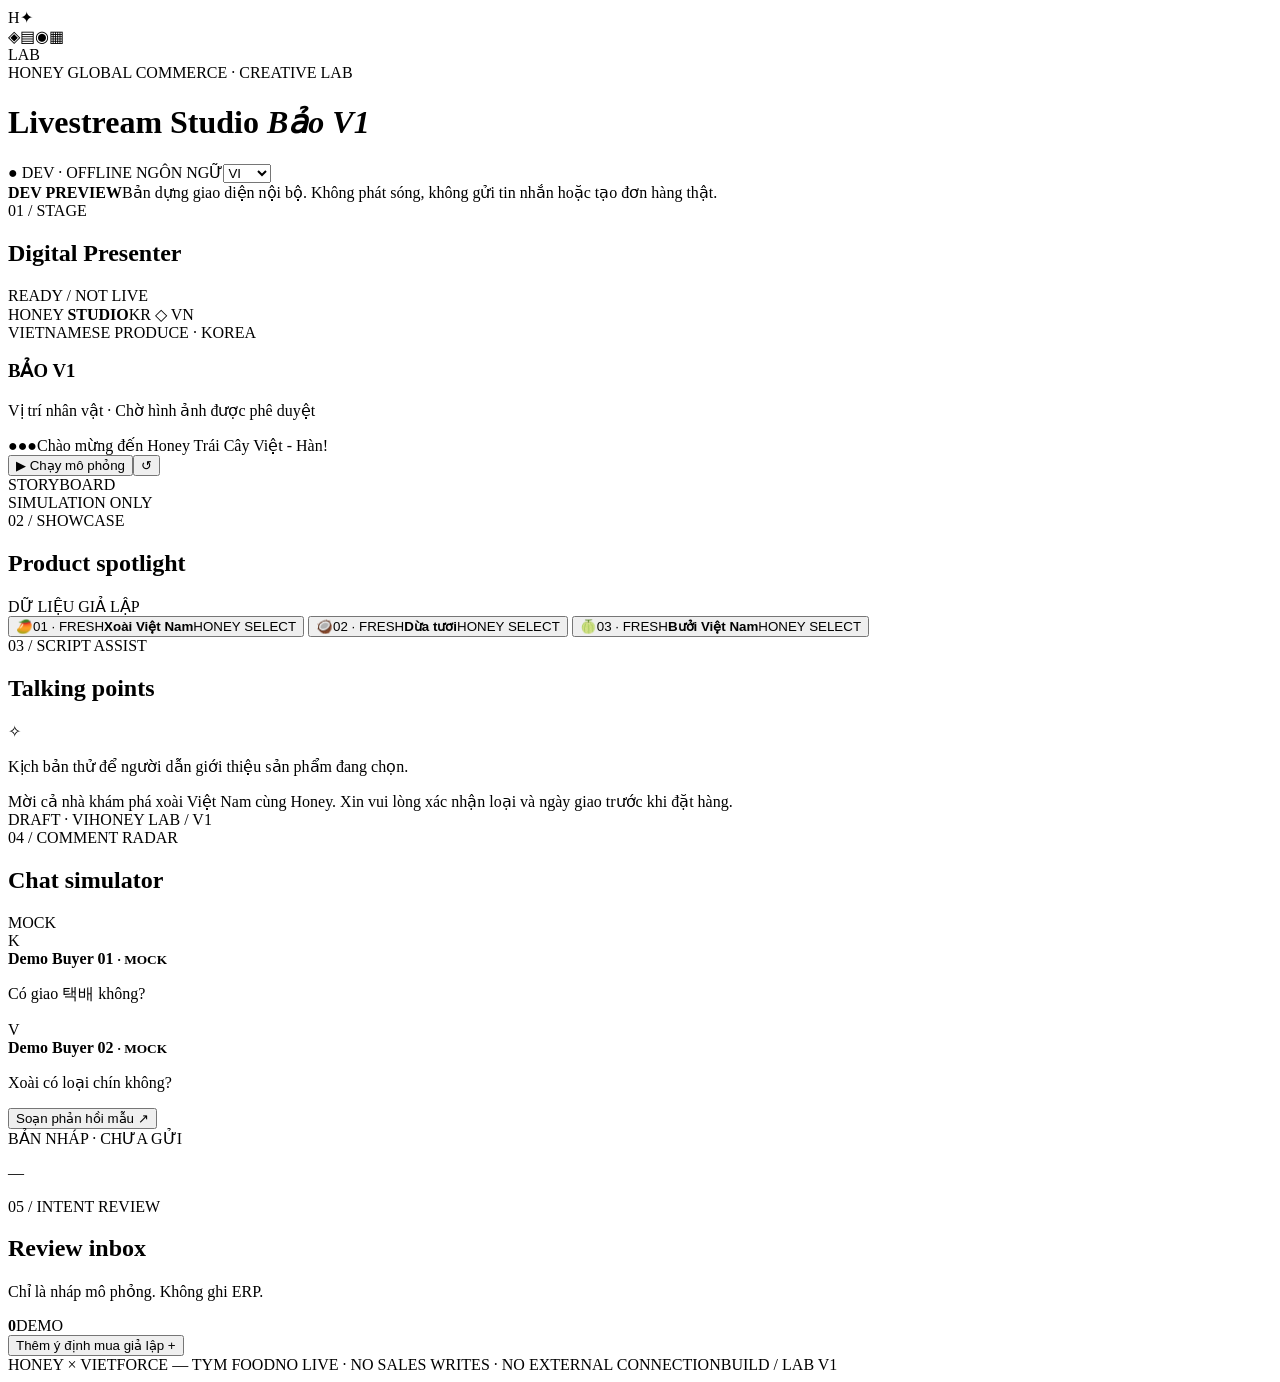
==== studio_bao_v1/index.html @ 1f7bd8d6 "Studio Bảo V1: add offline premium cockpit preview shell" ====
<!doctype html>
<html lang="vi">
<head>
  <meta charset="utf-8">
  <meta name="viewport" content="width=device-width, initial-scale=1">
  <meta name="theme-color" content="#07121e">
  <title>Honey Studio — Bảo V1 / DEV Preview</title>
  <meta name="description" content="Offline DEV-only livestream studio cockpit. No customer data, outbound messages, broadcasts or orders.">
  <link rel="stylesheet" href="./style.css">
</head>
<body>
  <div class="app-shell">
    <aside class="rail" aria-label="Honey Studio">
      <div class="rail-logo" aria-label="Honey">H<span>✦</span></div>
      <div class="rail-icons" aria-hidden="true"><span class="rail-active">◈</span><span>▤</span><span>◉</span><span>▦</span></div>
      <div class="rail-foot" aria-hidden="true">LAB</div>
    </aside>
    <main class="main">
      <header class="topbar">
        <div class="brand"><div class="eyebrow">HONEY GLOBAL COMMERCE · CREATIVE LAB</div><h1 id="title">Livestream Studio <em>Bảo V1</em></h1></div>
        <div class="top-actions">
          <span class="label-pill" id="offline-pill">● DEV · OFFLINE</span>
          <label class="lang-control"><span id="lang-caption">NGÔN NGỮ</span><select id="lang" aria-label="Choose language"><option value="vi">VI</option><option value="ko">KO</option><option value="en">EN</option><option value="zh">中文</option></select></label>
        </div>
      </header>
      <div class="notice" role="status"><strong>DEV PREVIEW</strong><span id="notice-copy">Bản dựng giao diện nội bộ. Không phát sóng, không gửi tin nhắn hoặc tạo đơn hàng thật.</span></div>
      <section class="workspace" aria-label="Livestream workspace">
        <div class="left-stack">
          <section class="stage-panel" aria-labelledby="stage-heading">
            <div class="panel-head"><div><span class="section-index">01 / STAGE</span><h2 id="stage-heading">Digital Presenter</h2></div><span class="soft-pill" id="stage-status">READY / NOT LIVE</span></div>
            <div class="stage-canvas">
              <div class="stage-orb orb-one"></div><div class="stage-orb orb-two"></div><div class="scene-grid"></div>
              <div class="scene-head"><span>HONEY <b>STUDIO</b></span><span>KR ◇ VN</span></div>
              <div class="avatar" role="img" aria-label="Approved Bảo visual not connected; conceptual silhouette only"><div class="avatar-halo"></div><div class="avatar-head"></div><div class="avatar-neck"></div><div class="avatar-jacket"></div></div>
              <div class="scene-copy"><span id="scene-kicker">VIETNAMESE PRODUCE · KOREA</span><h3>BẢO <span>V1</span></h3><p id="avatar-disclaimer">Vị trí nhân vật · Chờ hình ảnh được phê duyệt</p></div>
              <div class="caption-overlay" aria-live="polite"><span class="wave-dots">●●●</span><span id="subtitle">Chào mừng đến Honey Trái Cây Việt - Hàn!</span></div>
              <div class="scene-corner left"></div><div class="scene-corner right"></div>
            </div>
            <div class="player-controls">
              <div class="transport"><button type="button" id="play-btn" class="primary-btn">▶ <span id="play-copy">Chạy mô phỏng</span></button><button type="button" id="reset-btn" class="secondary-btn" aria-label="Reset demo">↺</button><div><span class="muted tiny" id="timeline-caption">STORYBOARD</span><div class="timeline"><div id="progress"></div></div></div></div>
              <span class="transport-note" id="transport-note">SIMULATION ONLY</span>
            </div>
          </section>
          <section class="products-panel" aria-labelledby="products-heading">
            <div class="panel-head"><div><span class="section-index">02 / SHOWCASE</span><h2 id="products-heading">Product spotlight</h2></div><span class="muted tiny" id="product-note">DỮ LIỆU GIẢ LẬP</span></div>
            <div class="product-grid" id="products">
              <button type="button" class="product active" data-product="mango" aria-pressed="true"><span class="product-emoji">🥭</span><span class="product-kind">01 · FRESH</span><strong id="p-mango">Xoài Việt Nam</strong><span class="product-tag">HONEY SELECT</span></button>
              <button type="button" class="product" data-product="coconut" aria-pressed="false"><span class="product-emoji">🥥</span><span class="product-kind">02 · FRESH</span><strong id="p-coconut">Dừa tươi</strong><span class="product-tag">HONEY SELECT</span></button>
              <button type="button" class="product" data-product="pomelo" aria-pressed="false"><span class="product-emoji">🍈</span><span class="product-kind">03 · FRESH</span><strong id="p-pomelo">Bưởi Việt Nam</strong><span class="product-tag">HONEY SELECT</span></button>
            </div>
          </section>
        </div>
        <aside class="right-stack">
          <section class="script-panel" aria-labelledby="script-heading">
            <div class="panel-head"><div><span class="section-index">03 / SCRIPT ASSIST</span><h2 id="script-heading">Talking points</h2></div><span class="round-symbol">✧</span></div>
            <p class="muted small" id="script-help">Kịch bản thử để người dẫn giới thiệu sản phẩm đang chọn.</p>
            <div class="script-text" id="script-content">Mời cả nhà khám phá xoài Việt Nam cùng Honey. Xin vui lòng xác nhận loại và ngày giao trước khi đặt hàng.</div>
            <div class="script-foot"><span id="script-state">DRAFT · VI</span><span>HONEY LAB / V1</span></div>
          </section>
          <section class="comments-panel" aria-labelledby="comments-heading">
            <div class="panel-head"><div><span class="section-index">04 / COMMENT RADAR</span><h2 id="comments-heading">Chat simulator</h2></div><span class="soft-pill">MOCK</span></div>
            <div class="comment"><div class="avatar-mini">K</div><div><b>Demo Buyer 01 <small>· MOCK</small></b><p id="comment-one">Có giao 택배 không?</p></div></div>
            <div class="comment"><div class="avatar-mini purple">V</div><div><b>Demo Buyer 02 <small>· MOCK</small></b><p id="comment-two">Xoài có loại chín không?</p></div></div>
            <button type="button" id="reply-btn" class="outline-btn"><span id="reply-copy">Soạn phản hồi mẫu</span> ↗</button>
            <div class="reply-box" id="reply-box" role="status" aria-live="polite"><span id="reply-label">BẢN NHÁP · CHƯA GỬI</span><p id="reply-content">—</p></div>
          </section>
          <section class="orders-panel"><div><span class="section-index">05 / INTENT REVIEW</span><h2 id="intent-heading">Review inbox</h2><p class="muted small" id="intent-copy">Chỉ là nháp mô phỏng. Không ghi ERP.</p></div><div class="counter"><strong id="draft-count">0</strong><span>DEMO</span></div><button type="button" id="draft-btn" class="outline-btn"><span id="draft-copy">Thêm ý định mua giả lập</span> +</button></section>
        </aside>
      </section>
      <footer><span>HONEY × VIETFORCE — TYM FOOD</span><span id="footer-safety">NO LIVE · NO SALES WRITES · NO EXTERNAL CONNECTION</span><span>BUILD / LAB V1</span></footer>
    </main>
  </div>
  <script src="./app.js"></script>
</body>
</html>
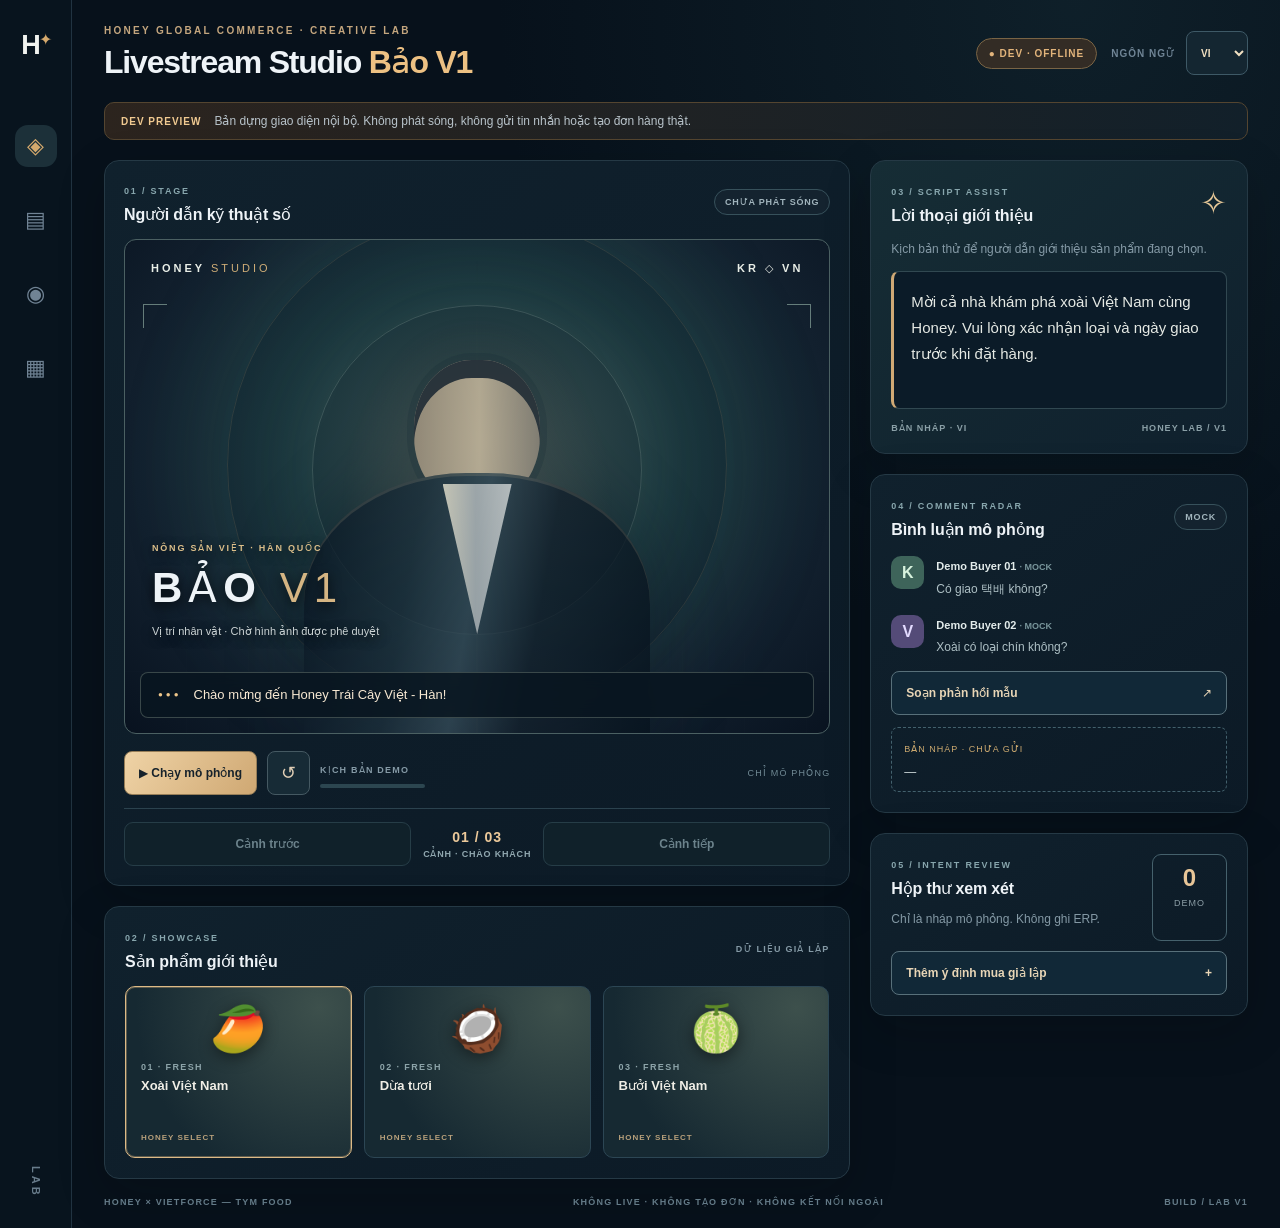
==== commit 5055bf14: "Studio Bảo V1: add four-language three-beat fruit storyboard and Windows QA" ====
--- a/studio_bao_v1/index.html
+++ b/studio_bao_v1/index.html
@@ -40,6 +40,11 @@
               <div class="transport"><button type="button" id="play-btn" class="primary-btn">▶ <span id="play-copy">Chạy mô phỏng</span></button><button type="button" id="reset-btn" class="secondary-btn" aria-label="Reset demo">↺</button><div><span class="muted tiny" id="timeline-caption">STORYBOARD</span><div class="timeline"><div id="progress"></div></div></div></div>
               <span class="transport-note" id="transport-note">SIMULATION ONLY</span>
             </div>
+            <div class="scene-stepper" aria-label="Demo storyboard scenes">
+              <button type="button" id="prev-scene-btn" class="scene-nav" disabled><span id="prev-scene-copy">Cảnh trước</span></button>
+              <div class="scene-meta" aria-live="polite"><strong id="scene-counter">01 / 03</strong><span id="scene-caption">CẢNH · CHÀO KHÁCH</span></div>
+              <button type="button" id="next-scene-btn" class="scene-nav" disabled><span id="next-scene-copy">Cảnh tiếp</span></button>
+            </div>
           </section>
           <section class="products-panel" aria-labelledby="products-heading">
             <div class="panel-head"><div><span class="section-index">02 / SHOWCASE</span><h2 id="products-heading">Product spotlight</h2></div><span class="muted tiny" id="product-note">DỮ LIỆU GIẢ LẬP</span></div>
--- a/studio_bao_v1/style.css
+++ b/studio_bao_v1/style.css
@@ -0,0 +1,80 @@
+:root{font-family:Inter,"Segoe UI",Arial,sans-serif;color:#eef3f7;background:#07111b;font-synthesis:none}
+*{box-sizing:border-box}body{margin:0;min-width:320px}button,select{font:inherit}button{cursor:pointer}button:focus-visible,select:focus-visible{outline:2px solid #edbf78;outline-offset:3px}
+.app-shell{min-height:100vh;display:flex;background:radial-gradient(ellipse at 84% 0,rgba(28,58,68,.35),transparent 38%),#07111b}
+.rail{width:72px;flex-shrink:0;background:#08141e;border-right:1px solid #213341;display:flex;align-items:center;flex-direction:column;padding:30px 0;gap:64px}
+.rail-logo{font-size:27px;font-weight:850;letter-spacing:-2px;color:#f1f3ef}.rail-logo span{color:#d6aa6d;font-size:16px;vertical-align:top}
+.rail-icons{display:flex;flex-direction:column;gap:32px;font-size:22px;color:#708394}.rail-icons span{display:grid;place-items:center;width:42px;height:42px}.rail-icons .rail-active{color:#d6aa6d;background:#1c3039;border-radius:13px}.rail-foot{margin-top:auto;writing-mode:vertical-rl;font-size:11px;letter-spacing:3px;color:#687c8b;font-weight:800}
+.main{flex:1;max-width:1650px;margin:auto;padding:25px 32px 18px;min-width:0}.topbar{display:flex;justify-content:space-between;align-items:center;gap:18px;margin-bottom:21px}.eyebrow,.section-index{font-size:10px;font-weight:900;letter-spacing:2.3px;color:#c4a67e}.brand h1{font-size:clamp(23px,2.5vw,36px);margin:7px 0 0;letter-spacing:-1.2px;font-weight:730}.brand em{font-style:normal;color:#edc183;font-weight:570}
+.top-actions{display:flex;align-items:center;gap:14px}.label-pill,.soft-pill{white-space:nowrap;border:1px solid #37515b;border-radius:99px;background:#14232f;color:#8ec3b7;font-size:10px;letter-spacing:1px;padding:9px 12px;font-weight:850}.label-pill{border-color:#796445;background:#332c25;color:#e2b47b}.lang-control{display:flex;align-items:center;gap:10px;color:#708596;font-size:10px;letter-spacing:1px;font-weight:800}.lang-control select{background:#142631;color:#f1e0c2;border:1px solid #3e5966;border-radius:8px;padding:9px 10px}
+.notice{display:flex;align-items:center;gap:13px;border:1px solid #544530;background:linear-gradient(95deg,#2c241e,#12202a);padding:11px 16px;border-radius:10px;margin-bottom:20px;color:#b8c3ca;font-size:12px}.notice strong{font-size:10px;color:#f1ca91;letter-spacing:1px}
+.workspace{display:grid;grid-template-columns:minmax(0,1.68fr) minmax(315px,.85fr);gap:20px}.left-stack,.right-stack{display:flex;flex-direction:column;gap:20px;min-width:0}
+.stage-panel,.products-panel,.script-panel,.comments-panel,.orders-panel{border-radius:15px;background:linear-gradient(145deg,#10212d,#0c1a26);border:1px solid #253945;box-shadow:0 15px 48px #03090c33;overflow:hidden}.stage-panel{padding:19px}.products-panel,.script-panel,.comments-panel,.orders-panel{padding:20px}
+.panel-head{display:flex;align-items:center;justify-content:space-between;gap:15px;margin-bottom:15px}.panel-head h2,.orders-panel h2{font-size:16px;letter-spacing:-.15px;font-weight:650;margin:7px 0 0}.section-index{font-size:9px;letter-spacing:1.8px;color:#88a6ad}.soft-pill{font-size:9px;letter-spacing:.8px;color:#a1b4bc;padding:7px 10px}.round-symbol{color:#e8c998;font-size:32px}
+.stage-canvas{height:clamp(340px,39vw,495px);position:relative;overflow:hidden;border-radius:12px;background:radial-gradient(ellipse at 51% 41%,#3d5152 0,#19343b 39%,#12202e 69%,#08121f 100%);border:1px solid #4b6062;isolation:isolate}
+.scene-grid{position:absolute;inset:0;background:linear-gradient(90deg,transparent 49.8%,#d1aa7620 50%,transparent 50.2%),repeating-linear-gradient(0deg,transparent 0 61px,#ffffff07 62px),repeating-linear-gradient(90deg,transparent 0 61px,#ffffff06 62px);mask-image:linear-gradient(to bottom,#0000,#0009)}
+.stage-orb{position:absolute;border:1px solid #b5cbbd33;border-radius:50%;box-shadow:0 0 120px #74c2b020}.orb-one{width:330px;height:330px;left:calc(50% - 165px);top:65px}.orb-two{width:500px;height:500px;left:calc(50% - 250px);top:-25px;border-color:#d0a97c22}
+.scene-head{position:absolute;z-index:5;top:22px;left:26px;right:26px;display:flex;justify-content:space-between;color:#e9eee7;font-size:11px;font-weight:700;letter-spacing:3px}.scene-head b{font-weight:350;color:#cfad77}
+.avatar{position:absolute;z-index:2;bottom:-13px;height:88%;width:min(58%,380px);left:50%;transform:translateX(-50%);opacity:.78;filter:drop-shadow(0 0 40px #0a141e66)}
+.avatar-halo{position:absolute;top:0;width:92%;left:4%;height:100%;background:radial-gradient(ellipse at 50% 45%,#baac8a36,transparent 55%)}
+.avatar-head{position:absolute;width:33%;height:34%;left:33.5%;top:11%;border-radius:46% 46% 48% 48%;background:linear-gradient(90deg,#ac9b84,#d5c3a5 52%,#968c7e);box-shadow:inset 0 18px 0 #293038,0 0 0 7px #14293447}
+.avatar-neck{position:absolute;width:16%;height:18%;left:42%;top:40%;background:linear-gradient(90deg,#897b70,#bca78f,#8d8075);border-radius:6px}
+.avatar-jacket{position:absolute;width:91%;height:63%;left:4.5%;bottom:0;border-radius:47% 47% 0 0;background:linear-gradient(100deg,#081421 0,#1b2e3a 31%,#334956 48%,#121f2b 66%,#07131e 100%);box-shadow:inset 0 3px 0 #d9c19b2e}
+.avatar-jacket:after{content:"";position:absolute;left:40%;top:4%;width:20%;height:55%;background:linear-gradient(90deg,#ede7d3,#b9bfc3 48%,#d8dbdc);clip-path:polygon(0 0,100% 0,50% 100%)}
+.scene-copy{position:absolute;z-index:3;left:27px;bottom:83px;max-width:55%;text-shadow:0 3px 12px #000b}.scene-copy>span{font-size:9px;letter-spacing:1.8px;color:#dcbf8a;font-weight:800}.scene-copy h3{font-size:42px;margin:8px 0 2px;letter-spacing:6px}.scene-copy h3 span{font-weight:300;color:#d5b583}.scene-copy p{max-width:280px;line-height:1.5;font-size:11px;color:#ccd4d5}.caption-overlay{z-index:5;position:absolute;bottom:15px;left:15px;right:15px;background:#091620db;border:1px solid #65746e88;border-radius:8px;padding:13px 17px;color:#f8e9d3;display:flex;gap:12px;align-items:center;font-size:13px;backdrop-filter:blur(9px)}.wave-dots{font-size:8px;letter-spacing:3px;color:#eec68a}.scene-corner{position:absolute;width:24px;height:24px;top:13%;border-top:1px solid #b1d1c088}.scene-corner.left{left:18px;border-left:1px solid #b1d1c088}.scene-corner.right{right:18px;border-right:1px solid #b1d1c088}
+.player-controls{display:flex;align-items:center;justify-content:space-between;padding-top:17px;gap:15px}.transport{display:flex;align-items:center;gap:10px;min-width:0}.primary-btn,.secondary-btn,.outline-btn{border:1px solid #977e58;border-radius:8px;font-weight:700;font-size:12px;padding:11px 14px}.primary-btn{background:linear-gradient(125deg,#efd3a6,#cfa873);color:#16222b}.secondary-btn{background:#172b36;color:#e0ceb5;border-color:#455962;font-size:18px;padding:7px 13px}.transport .timeline{width:105px;height:4px;border-radius:10px;background:#2c4650;margin-top:7px;overflow:hidden}.transport .timeline div{height:100%;width:0%;background:#dcb883;transition:width .3s}.muted{color:#859aa6}.tiny{font-size:9px;font-weight:800;letter-spacing:1.2px}.small{font-size:12px;line-height:1.6}.transport-note{font-size:9px;letter-spacing:1.2px;color:#728b96}
+.product-grid{display:grid;grid-template-columns:repeat(3,minmax(0,1fr));gap:12px}.product{text-align:left;display:flex;flex-direction:column;min-height:172px;padding:15px;border-radius:10px;border:1px solid #2c4654;background:radial-gradient(circle at 86% 12%,#3d504c,#162932 75%);color:#f0eee6;transition:transform .15s,border-color .15s}.product:hover{transform:translateY(-2px);border-color:#bba079}.product.active{border-color:#ddba86;box-shadow:inset 0 0 0 1px #c9a67766}.product-emoji{font-size:45px;filter:drop-shadow(0 4px 8px #0007);margin:0 auto 7px}.product-kind{color:#8da4a9;font-size:9px;letter-spacing:1.4px;font-weight:850}.product strong{font-size:13px;margin-top:6px}.product-tag{color:#b8a07b;letter-spacing:1px;font-size:8px;font-weight:850;margin-top:auto;padding-top:12px}
+.script-panel{background:linear-gradient(140deg,#162d35,#0f202d)}.script-text{background:#0b1b28;border:1px solid #314851;border-left:3px solid #d0a975;border-radius:8px;font-size:15px;line-height:1.72;padding:17px;color:#e5e9e4;min-height:138px}.script-foot{display:flex;justify-content:space-between;margin-top:14px;font-size:9px;letter-spacing:1px;color:#8ba0a7;font-weight:750}
+.comment{display:flex;gap:12px;margin:17px 0}.avatar-mini{display:grid;place-items:center;width:33px;height:33px;border-radius:10px;flex:0 0 33px;background:#3e645a;color:#d8f3de;font-weight:850}.avatar-mini.purple{background:#544b78;color:#e3dbff}.comment b{font-size:11px;color:#e3eceb}.comment b small{color:#78959b;font-size:9px}.comment p{color:#aec0c5;font-size:12px;margin:7px 0 0}.outline-btn{width:100%;background:#112837;border:1px solid #58707a;color:#e9d6b6;text-align:left;display:flex;justify-content:space-between;align-items:center}.outline-btn:hover{background:#1b3542}.reply-box{border:1px dashed #43616d;border-radius:7px;margin-top:12px;padding:10px 12px;min-height:63px}.reply-box span{font-size:9px;letter-spacing:1px;color:#cca96f}.reply-box p{font-size:12px;color:#cbd7d8;line-height:1.5;margin:7px 0 0}.orders-panel{display:grid;grid-template-columns:1fr auto;gap:10px}.orders-panel .outline-btn{grid-column:1/-1}.counter{text-align:center;border:1px solid #45616c;border-radius:9px;padding:9px 14px;min-width:75px}.counter strong{font-size:24px;display:block;color:#e8c698}.counter span{font-size:9px;letter-spacing:1px;color:#8ea0a8}
+footer{display:flex;gap:10px;justify-content:space-between;color:#647b88;font-size:9px;letter-spacing:1.2px;padding:18px 0 3px;font-weight:750}
+@media(max-width:1130px){.workspace{grid-template-columns:1fr}.right-stack{display:grid;grid-template-columns:1fr 1fr}.orders-panel{grid-column:1/-1}.stage-canvas{height:460px}}
+@media(max-width:690px){.rail{width:49px;padding-top:18px}.rail-logo{font-size:20px}.rail-icons{font-size:17px}.rail-icons span{width:32px}.main{padding:18px 13px}.topbar{flex-direction:column;align-items:flex-start}.brand h1{font-size:25px}.notice{align-items:flex-start;flex-direction:column;gap:6px}.right-stack{display:flex}.stage-panel,.products-panel,.script-panel,.comments-panel,.orders-panel{padding:13px}.stage-canvas{height:375px}.avatar{width:75%}.scene-copy h3{font-size:29px}.scene-copy{bottom:95px}.scene-copy p{font-size:10px}.product-grid{gap:6px}.product{min-height:160px;padding:9px}.product strong{font-size:11px}.product-emoji{font-size:34px}.transport .timeline,.transport-note{display:none}footer{flex-wrap:wrap;line-height:1.5}.label-pill{font-size:9px}}
+@media(prefers-reduced-motion:reduce){*,*:before,*:after{transition:none!important;animation:none!important}}
+
+/* Visual QA: keep minimum primary control targets and mobile caption legible. */
+.primary-btn,.secondary-btn,.outline-btn,.lang-control select{min-height:44px}
+.caption-overlay{line-height:1.4}
+@media(max-width:690px){
+  .scene-copy{left:15px;max-width:72%;bottom:101px}
+  .scene-copy h3{font-size:26px;letter-spacing:3px;line-height:1.08}
+  .caption-overlay{left:8px;right:8px;bottom:8px;padding:10px 11px;font-size:12px}
+  .product-tag{font-size:9px}
+  .tiny,.section-index,footer{font-size:10px}
+  .product{min-width:0;overflow-wrap:anywhere}
+  .product-grid{min-width:0}
+}
+
+/* Independently identified visual QA defect: mobile decorative rail steals width,
+   while primary simulation action and stage heading wrap at narrow viewports. */
+@media(max-width:690px){
+  .rail{display:none}
+  .main{padding:16px 14px 18px}
+  .stage-panel>.panel-head h2{font-size:15px}
+  .player-controls{gap:8px}
+  .transport{width:100%;gap:9px}
+  .transport .primary-btn{white-space:nowrap;padding:10px 12px;flex-shrink:0}
+  .transport .secondary-btn{flex-shrink:0}
+  .transport .tiny{display:none}
+  .transport .timeline{display:none}
+}
+@media(max-width:370px){
+  .stage-panel>.panel-head{flex-wrap:wrap;gap:7px}
+  .stage-panel>.panel-head h2{white-space:nowrap}
+  .stage-panel>.panel-head .soft-pill{flex-shrink:0}
+}
+
+/* Three-beat, manual-only DEV storyboard: no timer, streaming or external calls. */
+.scene-stepper{display:grid;grid-template-columns:minmax(0,1fr) auto minmax(0,1fr);align-items:center;gap:12px;margin-top:13px;border-top:1px solid #2b424e;padding-top:13px}
+.scene-nav{min-height:44px;min-width:0;padding:10px 13px;border-radius:9px;background:#152c38;border:1px solid #55707a;color:#f0ddbd;font-size:12px;font-weight:750;white-space:nowrap}
+.scene-nav:last-child{justify-self:stretch}
+.scene-nav:first-child{justify-self:stretch}
+.scene-nav:disabled{cursor:not-allowed;color:#6c838c;border-color:#263d47;background:#10212a}
+.scene-nav:not(:disabled):hover{border-color:#d4ac76;background:#203d47}
+.scene-meta{display:flex;flex-direction:column;text-align:center;gap:4px;align-items:center;min-width:90px}
+.scene-meta strong{font-size:14px;color:#ecc99a;letter-spacing:1px;font-variant-numeric:tabular-nums}
+.scene-meta span{font-size:9px;letter-spacing:.8px;color:#91a8b0;font-weight:800}
+@media(max-width:690px){
+ .scene-stepper{gap:5px;margin-top:10px;padding-top:12px}
+ .scene-nav{font-size:11px;padding:9px 6px}
+ .scene-meta{min-width:68px}
+ .scene-meta span{font-size:8px;letter-spacing:0;max-width:82px}
+}
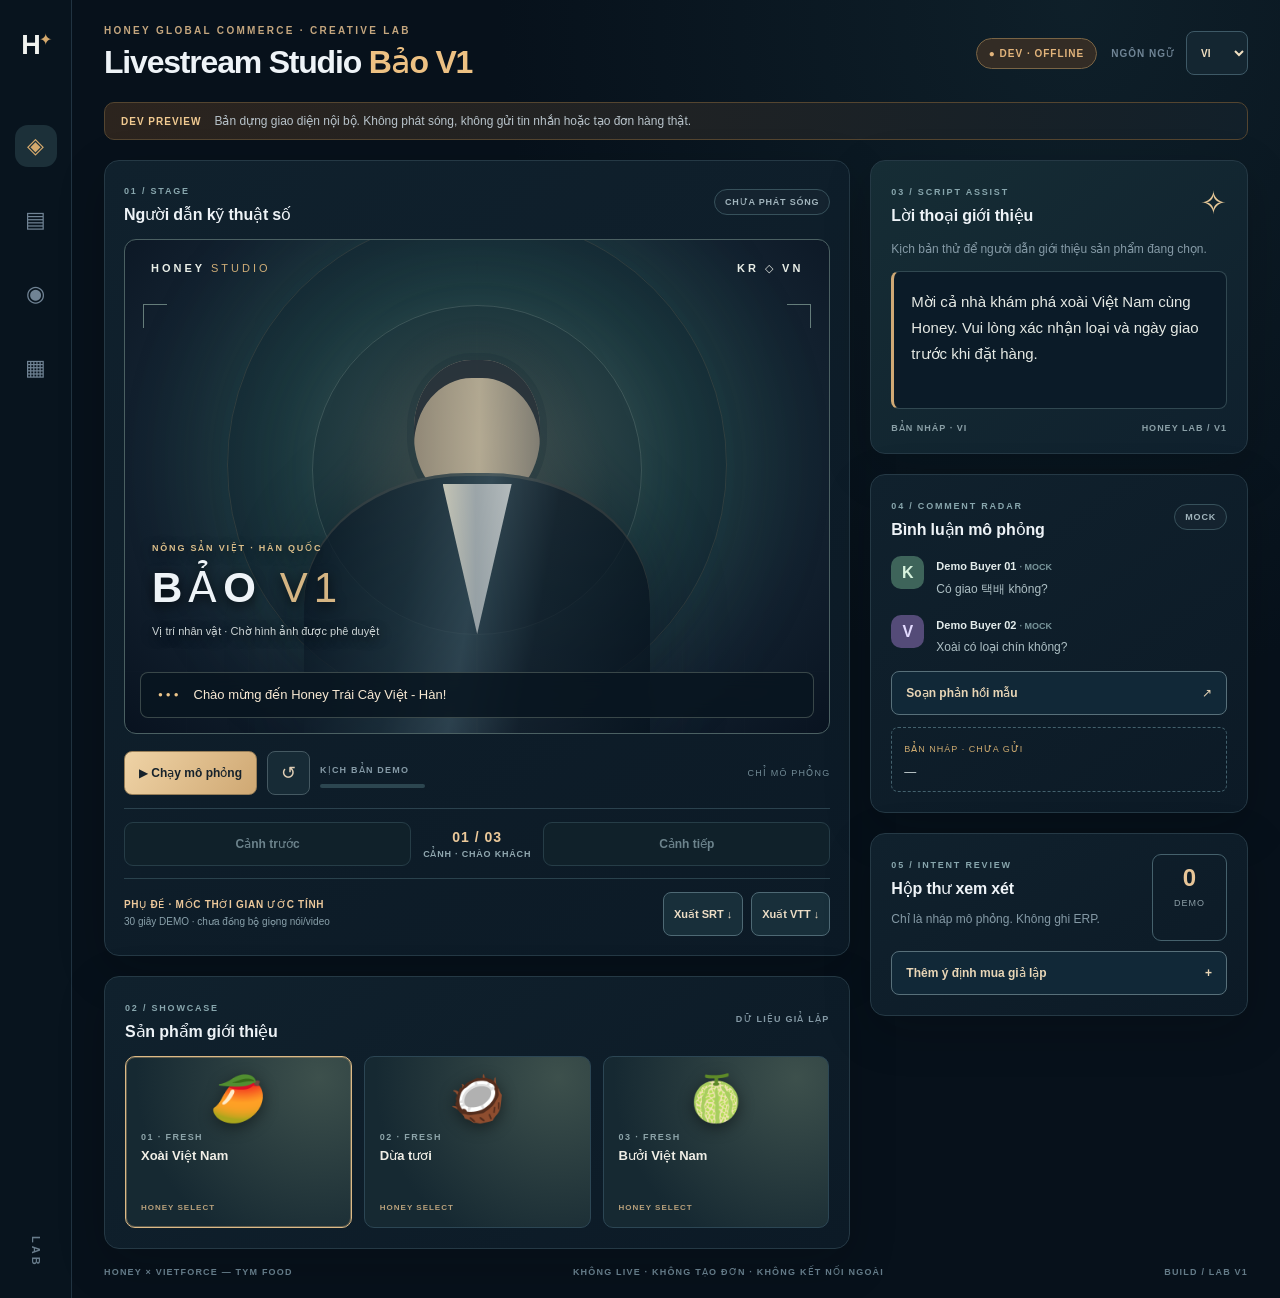
==== commit e04517ef: "Studio Bảo V1: offline timed SRT/VTT captions with Windows browser download QA" ====
--- a/studio_bao_v1/index.html
+++ b/studio_bao_v1/index.html
@@ -45,6 +45,16 @@
               <div class="scene-meta" aria-live="polite"><strong id="scene-counter">01 / 03</strong><span id="scene-caption">CẢNH · CHÀO KHÁCH</span></div>
               <button type="button" id="next-scene-btn" class="scene-nav" disabled><span id="next-scene-copy">Cảnh tiếp</span></button>
             </div>
+            <div class="subtitle-export" aria-label="Local timed caption exports">
+              <div class="export-info">
+                <strong id="export-title">PHỤ ĐỀ · MỐC THỜI GIAN ƯỚC TÍNH</strong>
+                <span id="export-note">30 giây DEMO · chưa đồng bộ giọng nói/video</span>
+              </div>
+              <div class="export-actions">
+                <button type="button" class="export-btn" id="export-srt-btn"><span id="srt-label">Xuất SRT</span> ↓</button>
+                <button type="button" class="export-btn" id="export-vtt-btn"><span id="vtt-label">Xuất VTT</span> ↓</button>
+              </div>
+            </div>
           </section>
           <section class="products-panel" aria-labelledby="products-heading">
             <div class="panel-head"><div><span class="section-index">02 / SHOWCASE</span><h2 id="products-heading">Product spotlight</h2></div><span class="muted tiny" id="product-note">DỮ LIỆU GIẢ LẬP</span></div>
@@ -75,6 +85,7 @@
       <footer><span>HONEY × VIETFORCE — TYM FOOD</span><span id="footer-safety">NO LIVE · NO SALES WRITES · NO EXTERNAL CONNECTION</span><span>BUILD / LAB V1</span></footer>
     </main>
   </div>
+  <script src="./subtitles.js"></script>
   <script src="./app.js"></script>
 </body>
 </html>
--- a/studio_bao_v1/style.css
+++ b/studio_bao_v1/style.css
@@ -78,3 +78,18 @@
  .scene-meta{min-width:68px}
  .scene-meta span{font-size:8px;letter-spacing:0;max-width:82px}
 }
+
+/* Timing export is offline and never claims synchronized video or voice. */
+.subtitle-export{display:flex;justify-content:space-between;gap:12px;align-items:center;border-top:1px solid #2a424d;padding:13px 0 0;margin-top:12px}
+.export-info{display:flex;flex-direction:column;gap:5px;min-width:0}
+.export-info strong{font-size:10px;color:#ecc89b;letter-spacing:.7px}
+.export-info span{font-size:10px;color:#89a0aa;line-height:1.4}
+.export-actions{display:flex;gap:8px;flex-shrink:0}
+.export-btn{min-height:44px;padding:9px 10px;background:#182f3a;border:1px solid #4e6974;border-radius:8px;color:#eddec6;font-size:11px;font-weight:700;white-space:nowrap}
+.export-btn:hover{border-color:#d9b281}
+@media(max-width:690px){
+ .subtitle-export{flex-direction:column;align-items:stretch;gap:10px}
+ .export-actions{display:grid;grid-template-columns:1fr 1fr}
+ .export-btn{width:100%}
+ .export-info strong{font-size:9px}
+}
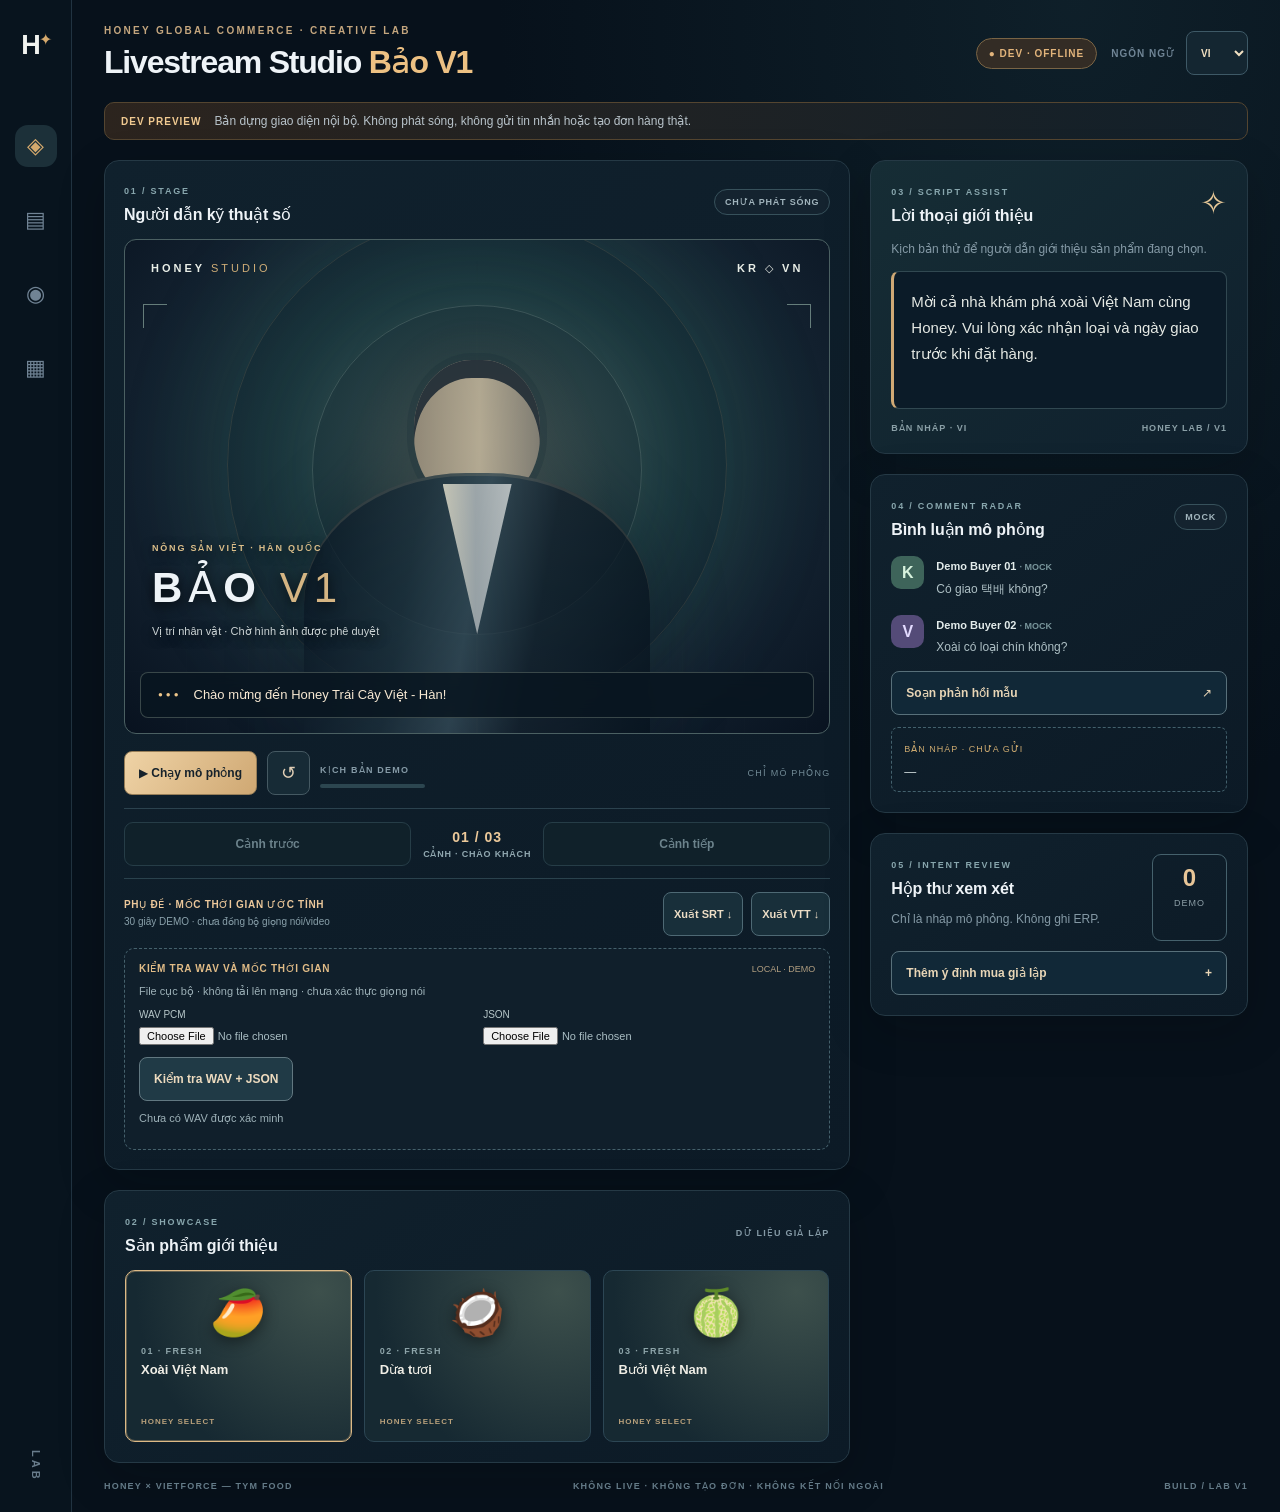
==== commit 695fc7ea: "Studio Bảo V1: add local WAV/JSON verification UI and Chrome download/negative QA" ====
--- a/studio_bao_v1/index.html
+++ b/studio_bao_v1/index.html
@@ -55,6 +55,16 @@
                 <button type="button" class="export-btn" id="export-vtt-btn"><span id="vtt-label">Xuất VTT</span> ↓</button>
               </div>
             </div>
+            <div class="audio-input-demo" aria-label="Private offline WAV timing validation">
+              <div class="audio-input-title"><strong id="audio-import-title">KIỂM TRA WAV VÀ MỐC THỜI GIAN</strong><span>LOCAL · DEMO</span></div>
+              <p id="audio-hint">File cục bộ · không tải lên mạng · chưa xác thực giọng nói</p>
+              <div class="audio-input-row">
+                <label>WAV PCM<input id="audio-wav-input" type="file" accept=".wav,audio/wav" aria-label="Local WAV for verification"></label>
+                <label>JSON<input id="audio-json-input" type="file" accept=".json,application/json" aria-label="Local manual timing manifest"></label>
+              </div>
+              <button type="button" id="verify-audio-btn" class="audio-verify-button"><span id="audio-verify-copy">Kiểm tra WAV + JSON</span></button>
+              <p id="audio-verify-status" role="status" aria-live="polite">Chưa có WAV được xác minh</p>
+            </div>
           </section>
           <section class="products-panel" aria-labelledby="products-heading">
             <div class="panel-head"><div><span class="section-index">02 / SHOWCASE</span><h2 id="products-heading">Product spotlight</h2></div><span class="muted tiny" id="product-note">DỮ LIỆU GIẢ LẬP</span></div>
@@ -86,6 +96,7 @@
     </main>
   </div>
   <script src="./subtitles.js"></script>
+  <script src="./audio_timing.js"></script>
   <script src="./app.js"></script>
 </body>
 </html>
--- a/studio_bao_v1/style.css
+++ b/studio_bao_v1/style.css
@@ -93,3 +93,16 @@
  .export-btn{width:100%}
  .export-info strong{font-size:9px}
 }
+
+/* Optional local WAV timing manifest. Stored in memory only, no upload API. */
+.audio-input-demo{margin-top:12px;padding:14px;border:1px dashed #45616c;border-radius:10px;background:#101f2b}
+.audio-input-title{display:flex;flex-wrap:wrap;gap:10px;align-items:center;justify-content:space-between}
+.audio-input-title strong{color:#e1bc87;font-size:10px;letter-spacing:.7px}
+.audio-input-title span{color:#b4a082;font-size:9px}
+.audio-input-demo>p{font-size:11px;line-height:1.5;color:#9cb0b7;margin:9px 0}
+.audio-input-row{display:grid;grid-template-columns:1fr 1fr;gap:12px}
+.audio-input-row label{font-size:10px;color:#b7c7c9;min-width:0}
+.audio-input-row input{display:block;width:100%;font-size:11px;color:#aabec4;margin-top:7px;min-width:0}
+.audio-verify-button{margin-top:12px;min-height:44px;background:#203a46;color:#eddbbf;border:1px solid #627881;padding:9px 14px;border-radius:8px;font-size:12px;font-weight:700}
+#audio-verify-status{overflow-wrap:anywhere}
+@media(max-width:690px){.audio-input-row{grid-template-columns:1fr}.audio-input-demo{padding:10px}.audio-input-row input{max-width:100%}}
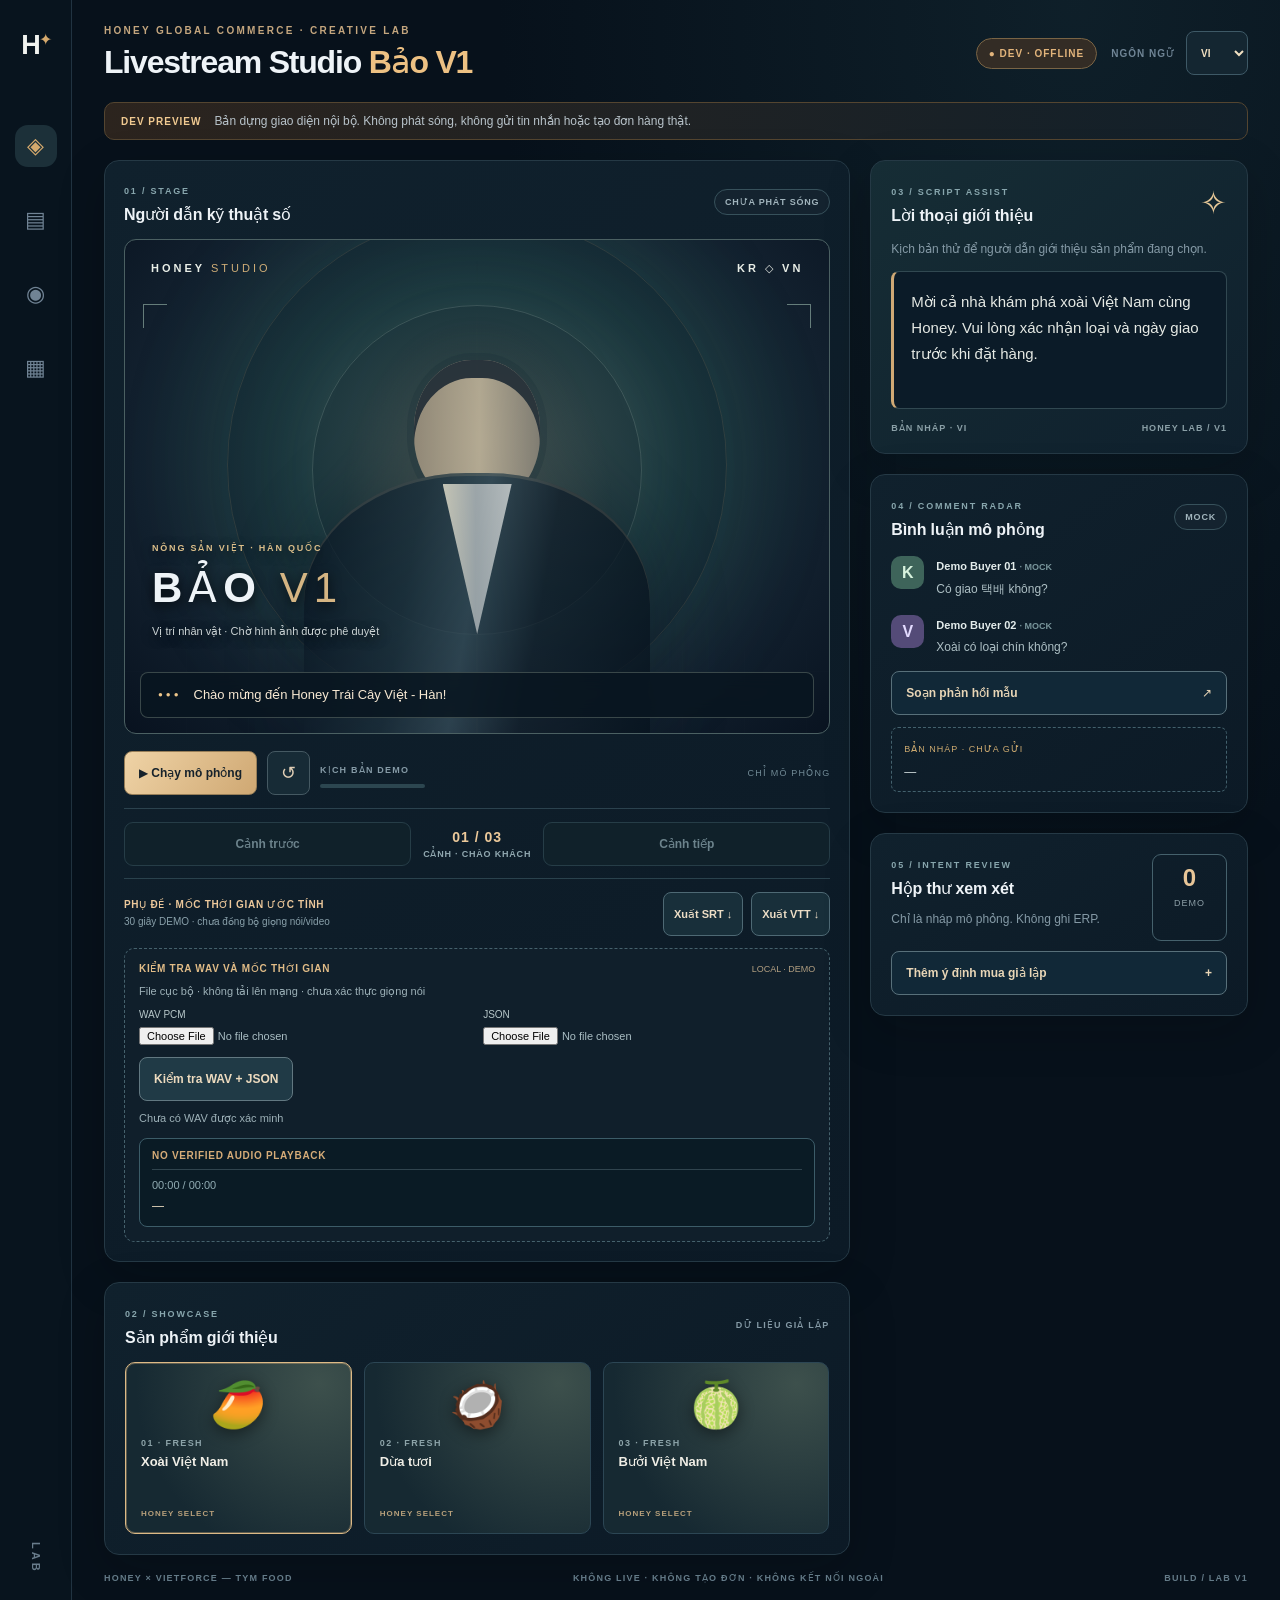
==== commit 16d92fe2: "Studio Bảo V1: private WAV playback with manually timed cue preview and Windows Chrome QA" ====
--- a/studio_bao_v1/index.html
+++ b/studio_bao_v1/index.html
@@ -64,6 +64,14 @@
               </div>
               <button type="button" id="verify-audio-btn" class="audio-verify-button"><span id="audio-verify-copy">Kiểm tra WAV + JSON</span></button>
               <p id="audio-verify-status" role="status" aria-live="polite">Chưa có WAV được xác minh</p>
+              <div class="audio-preview" aria-label="Local verified WAV playback only">
+                <strong id="audio-player-note">NO VERIFIED AUDIO PLAYBACK</strong>
+                <audio id="local-audio-player" preload="metadata" controls hidden aria-label="Local WAV preview; not validated speech alignment"></audio>
+                <div class="audio-preview-current" aria-live="polite">
+                  <span id="local-audio-clock">00:00 / 00:00</span>
+                  <span id="local-audio-caption">—</span>
+                </div>
+              </div>
             </div>
           </section>
           <section class="products-panel" aria-labelledby="products-heading">
--- a/studio_bao_v1/style.css
+++ b/studio_bao_v1/style.css
@@ -106,3 +106,12 @@
 .audio-verify-button{margin-top:12px;min-height:44px;background:#203a46;color:#eddbbf;border:1px solid #627881;padding:9px 14px;border-radius:8px;font-size:12px;font-weight:700}
 #audio-verify-status{overflow-wrap:anywhere}
 @media(max-width:690px){.audio-input-row{grid-template-columns:1fr}.audio-input-demo{padding:10px}.audio-input-row input{max-width:100%}}
+
+/* Local file object URL playback only. Native user-controlled media, never autoplay. */
+.audio-preview{margin-top:12px;padding:11px 12px;border:1px solid #3c5c68;border-radius:8px;background:#0a1b25;display:flex;flex-direction:column;gap:8px}
+.audio-preview strong{font-size:10px;letter-spacing:.7px;color:#d6ac78}
+.audio-preview audio{width:100%;max-width:100%;height:44px}
+.audio-preview audio[hidden]{display:none}
+.audio-preview-current{display:flex;flex-direction:column;gap:6px;border-top:1px solid #30444e;padding-top:9px}
+#local-audio-clock{font-size:11px;color:#90abb2;font-variant-numeric:tabular-nums}
+#local-audio-caption{font-size:12px;line-height:1.5;color:#e6d8be;overflow-wrap:anywhere}
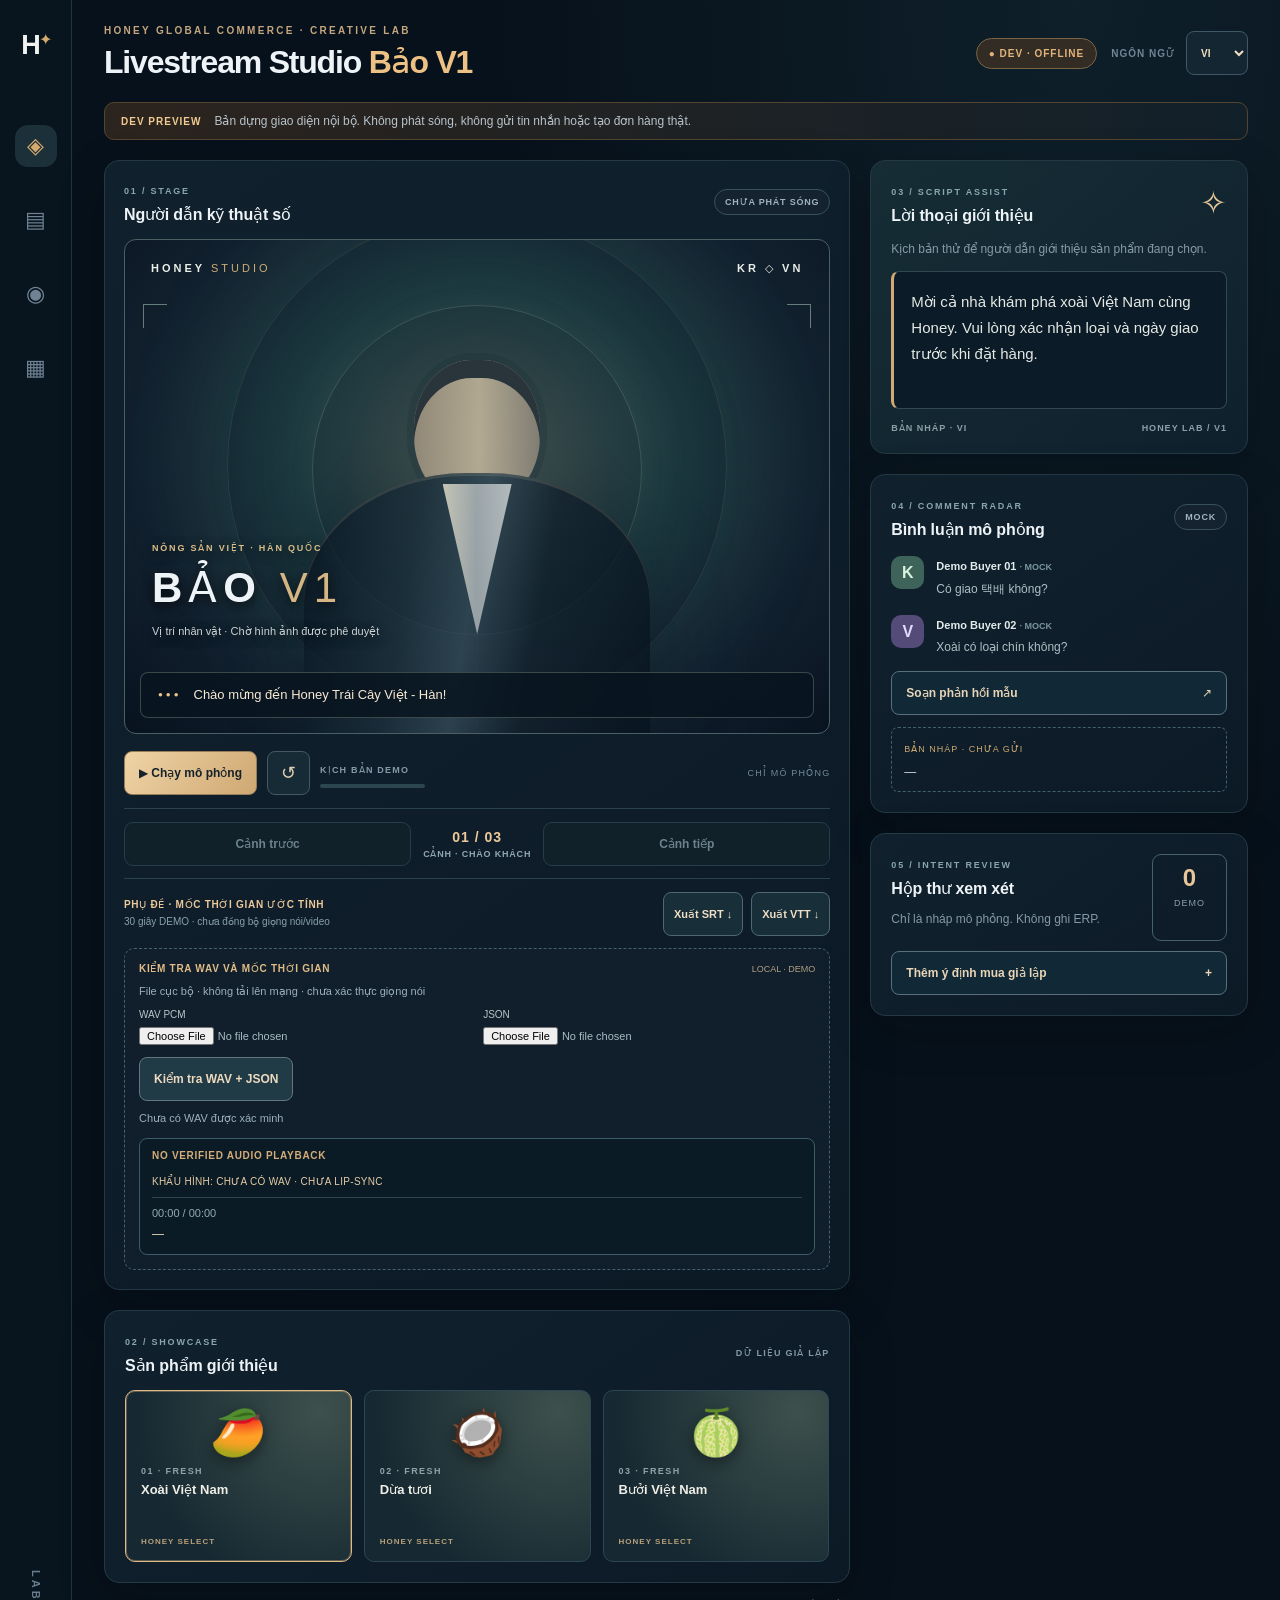
==== commit 68e307d8: "Preview verified local WAV energy on conceptual Bảo silhouette; Chrome audio-reset QA" ====
--- a/studio_bao_v1/index.html
+++ b/studio_bao_v1/index.html
@@ -31,7 +31,7 @@
             <div class="stage-canvas">
               <div class="stage-orb orb-one"></div><div class="stage-orb orb-two"></div><div class="scene-grid"></div>
               <div class="scene-head"><span>HONEY <b>STUDIO</b></span><span>KR ◇ VN</span></div>
-              <div class="avatar" role="img" aria-label="Approved Bảo visual not connected; conceptual silhouette only"><div class="avatar-halo"></div><div class="avatar-head"></div><div class="avatar-neck"></div><div class="avatar-jacket"></div></div>
+              <div class="avatar" role="img" aria-label="Approved Bảo visual not connected; conceptual silhouette only"><div class="avatar-halo"></div><div class="avatar-head"></div><div class="avatar-mouth" id="avatar-mouth" hidden aria-hidden="true"></div><div class="avatar-neck"></div><div class="avatar-jacket"></div></div>
               <div class="scene-copy"><span id="scene-kicker">VIETNAMESE PRODUCE · KOREA</span><h3>BẢO <span>V1</span></h3><p id="avatar-disclaimer">Vị trí nhân vật · Chờ hình ảnh được phê duyệt</p></div>
               <div class="caption-overlay" aria-live="polite"><span class="wave-dots">●●●</span><span id="subtitle">Chào mừng đến Honey Trái Cây Việt - Hàn!</span></div>
               <div class="scene-corner left"></div><div class="scene-corner right"></div>
@@ -66,6 +66,7 @@
               <p id="audio-verify-status" role="status" aria-live="polite">Chưa có WAV được xác minh</p>
               <div class="audio-preview" aria-label="Local verified WAV playback only">
                 <strong id="audio-player-note">NO VERIFIED AUDIO PLAYBACK</strong>
+                <span class="mouth-preview-caption" id="mouth-preview-status" role="status">KHẨU HÌNH: CHƯA CÓ WAV · CHƯA LIP-SYNC</span>
                 <audio id="local-audio-player" preload="metadata" controls hidden aria-label="Local WAV preview; not validated speech alignment"></audio>
                 <div class="audio-preview-current" aria-live="polite">
                   <span id="local-audio-clock">00:00 / 00:00</span>
@@ -105,6 +106,8 @@
   </div>
   <script src="./subtitles.js"></script>
   <script src="./audio_timing.js"></script>
+  <script src="./mouth_energy.js"></script>
+  <script src="./mouth_preview.js"></script>
   <script src="./app.js"></script>
 </body>
 </html>
--- a/studio_bao_v1/style.css
+++ b/studio_bao_v1/style.css
@@ -115,3 +115,13 @@
 .audio-preview-current{display:flex;flex-direction:column;gap:6px;border-top:1px solid #30444e;padding-top:9px}
 #local-audio-clock{font-size:11px;color:#90abb2;font-variant-numeric:tabular-nums}
 #local-audio-caption{font-size:12px;line-height:1.5;color:#e6d8be;overflow-wrap:anywhere}
+
+/* DEV only: audio-energy reactive bar on conceptual silhouette; no true visemes. */
+.avatar-mouth{position:absolute;z-index:3;left:50%;top:36%;height:2.2%;width:10%;
+ background:#49322f;border-radius:2px 2px 65% 65%;border-top:1px solid #8b6860;
+ transform-origin:50% 28%;transform:translateX(-50%) scaleY(.22);
+ box-shadow:0 0 0 1px #bc988360;pointer-events:none}
+.avatar-mouth[hidden]{display:none}
+.mouth-preview-caption{display:block;font-size:10px;letter-spacing:.03em;
+ color:#e6cba6;margin:7px 0 2px;overflow-wrap:anywhere}
+@media (prefers-reduced-motion:reduce){.avatar-mouth{transition:none}}
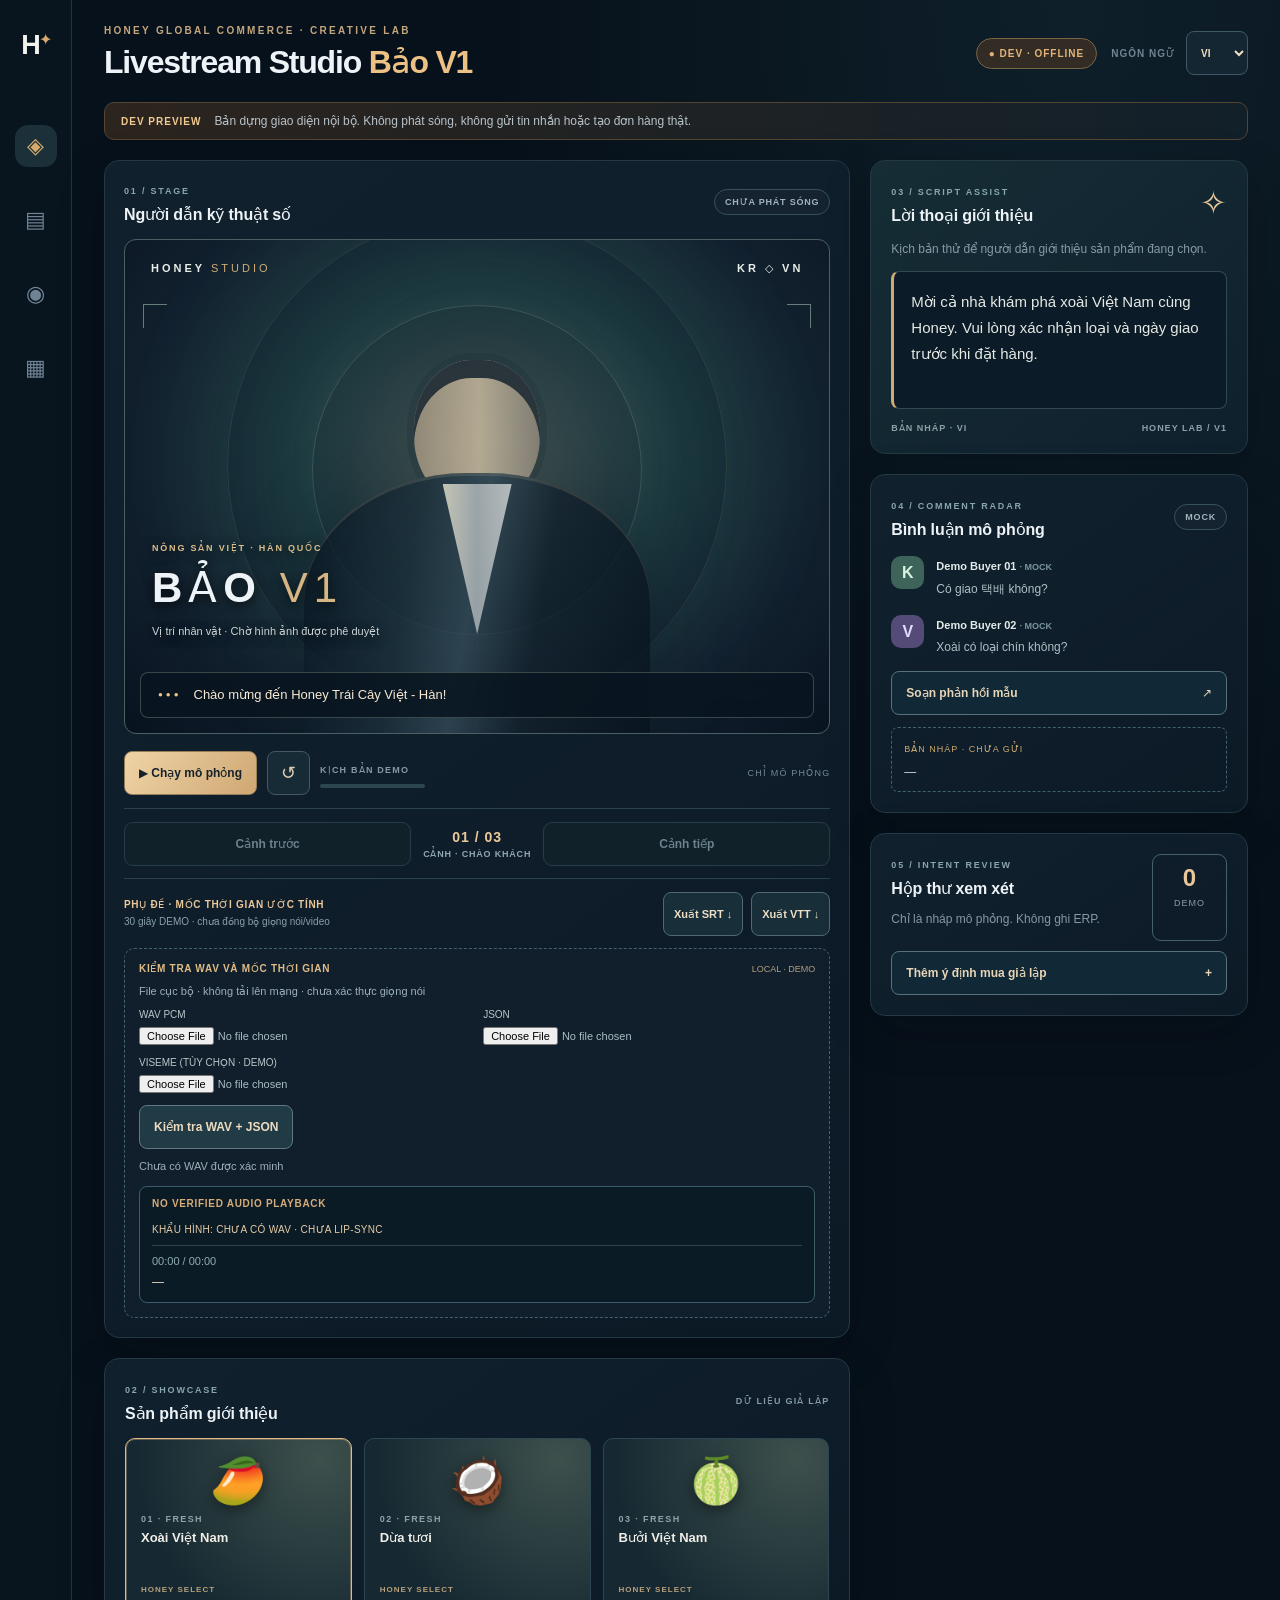
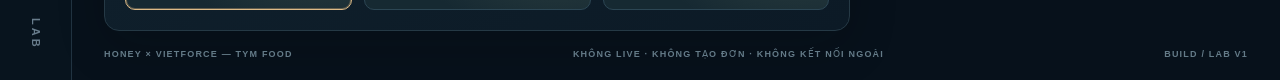
==== commit 3672b864: "Add SHA-bound manual viseme timeline preview with synthetic Chrome AV-clock negative QA" ====
--- a/studio_bao_v1/index.html
+++ b/studio_bao_v1/index.html
@@ -61,6 +61,7 @@
               <div class="audio-input-row">
                 <label>WAV PCM<input id="audio-wav-input" type="file" accept=".wav,audio/wav" aria-label="Local WAV for verification"></label>
                 <label>JSON<input id="audio-json-input" type="file" accept=".json,application/json" aria-label="Local manual timing manifest"></label>
+                <label>VISEME (TÙY CHỌN · DEMO)<input id="viseme-json-input" type="file" accept=".json,application/json" aria-label="Optional local manual unverified viseme timing JSON"></label>
               </div>
               <button type="button" id="verify-audio-btn" class="audio-verify-button"><span id="audio-verify-copy">Kiểm tra WAV + JSON</span></button>
               <p id="audio-verify-status" role="status" aria-live="polite">Chưa có WAV được xác minh</p>
@@ -107,6 +108,7 @@
   <script src="./subtitles.js"></script>
   <script src="./audio_timing.js"></script>
   <script src="./mouth_energy.js"></script>
+  <script src="./viseme_timing.js"></script>
   <script src="./mouth_preview.js"></script>
   <script src="./app.js"></script>
 </body>
--- a/studio_bao_v1/style.css
+++ b/studio_bao_v1/style.css
@@ -125,3 +125,11 @@
 .mouth-preview-caption{display:block;font-size:10px;letter-spacing:.03em;
  color:#e6cba6;margin:7px 0 2px;overflow-wrap:anywhere}
 @media (prefers-reduced-motion:reduce){.avatar-mouth{transition:none}}
+
+/* Manual, unverified viseme shapes on the non-identifiable LAB silhouette only. */
+.avatar-mouth[data-viseme="BMP"]{border-radius:50% 50% 30% 30%}
+.avatar-mouth[data-viseme="AA"]{border-radius:42% 42% 65% 65%}
+.avatar-mouth[data-viseme="EE"]{border-radius:20% 20% 35% 35%}
+.avatar-mouth[data-viseme="OO"]{border-radius:50%}
+.avatar-mouth[data-viseme="FV"]{border-radius:15% 15% 45% 45%;border-top:2px solid #d3b9a7}
+.avatar-mouth[data-viseme="L"]{border-radius:30% 30% 55% 55%}
